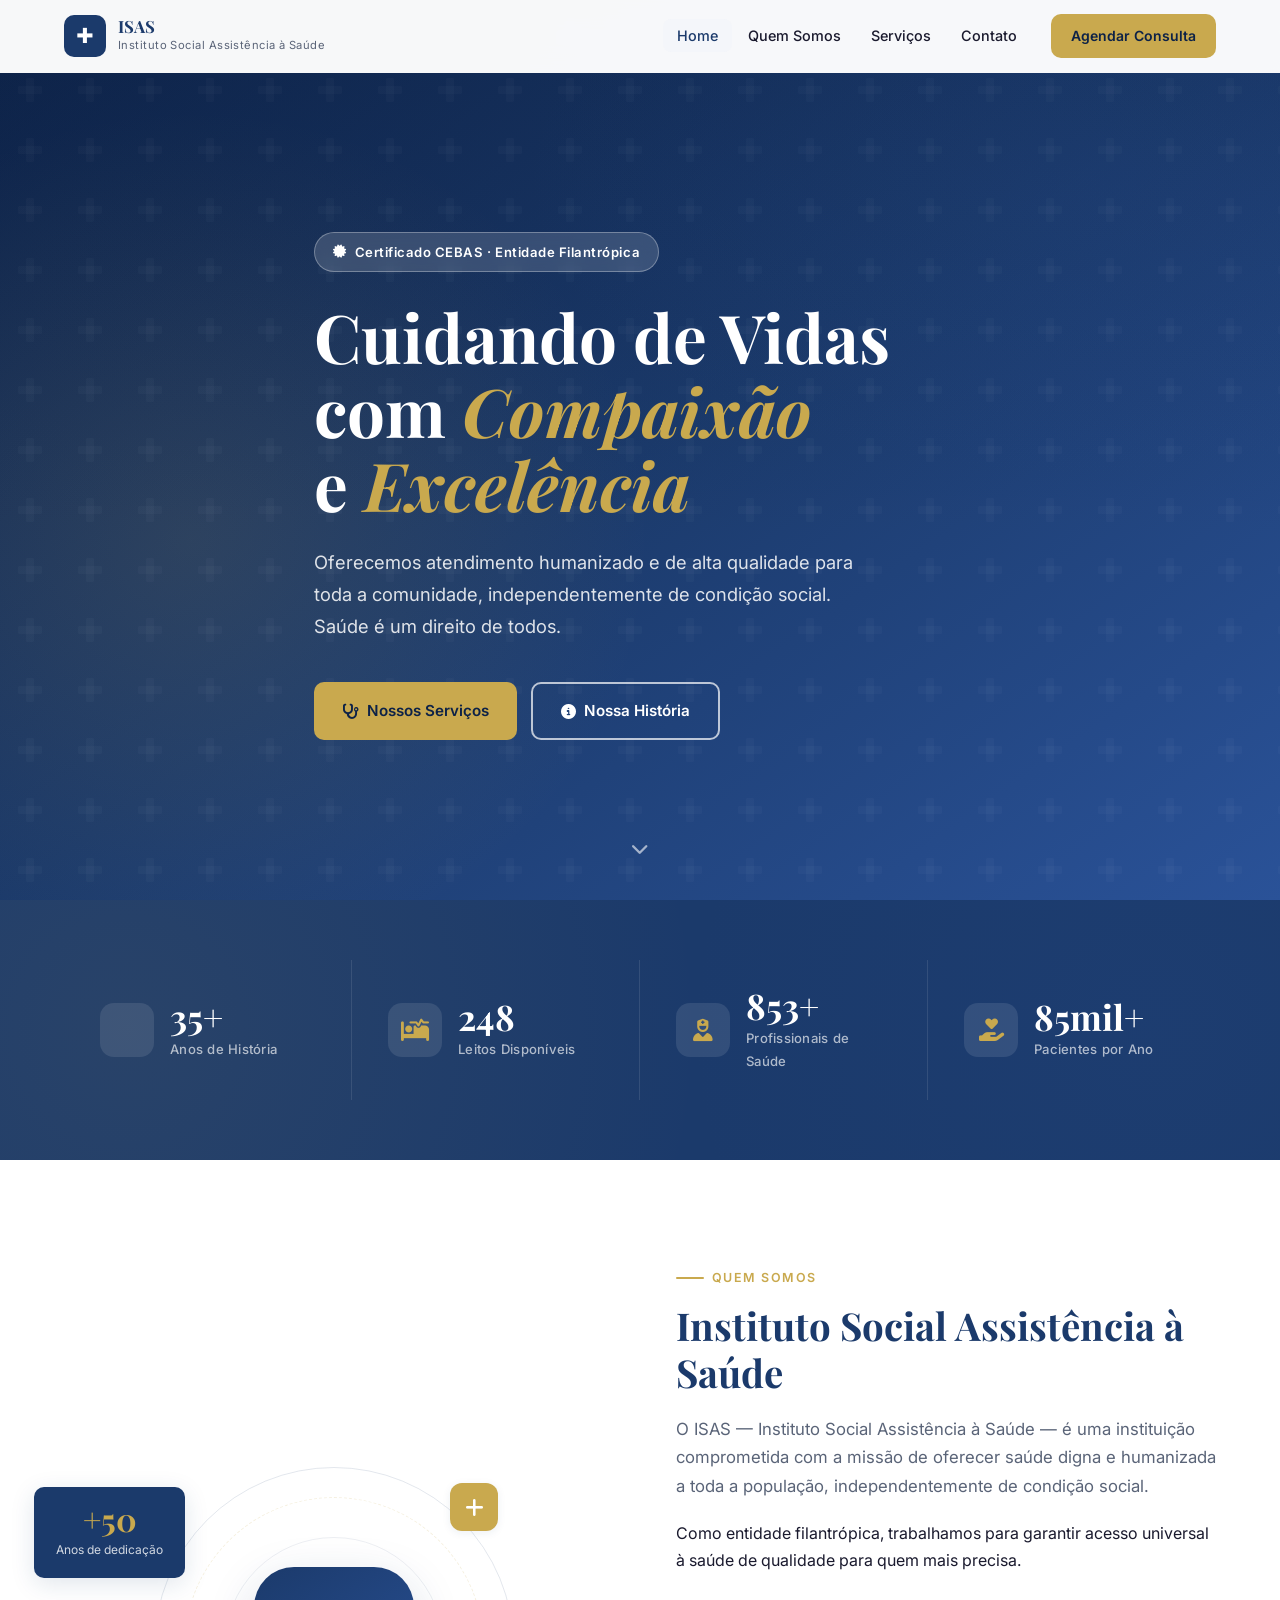
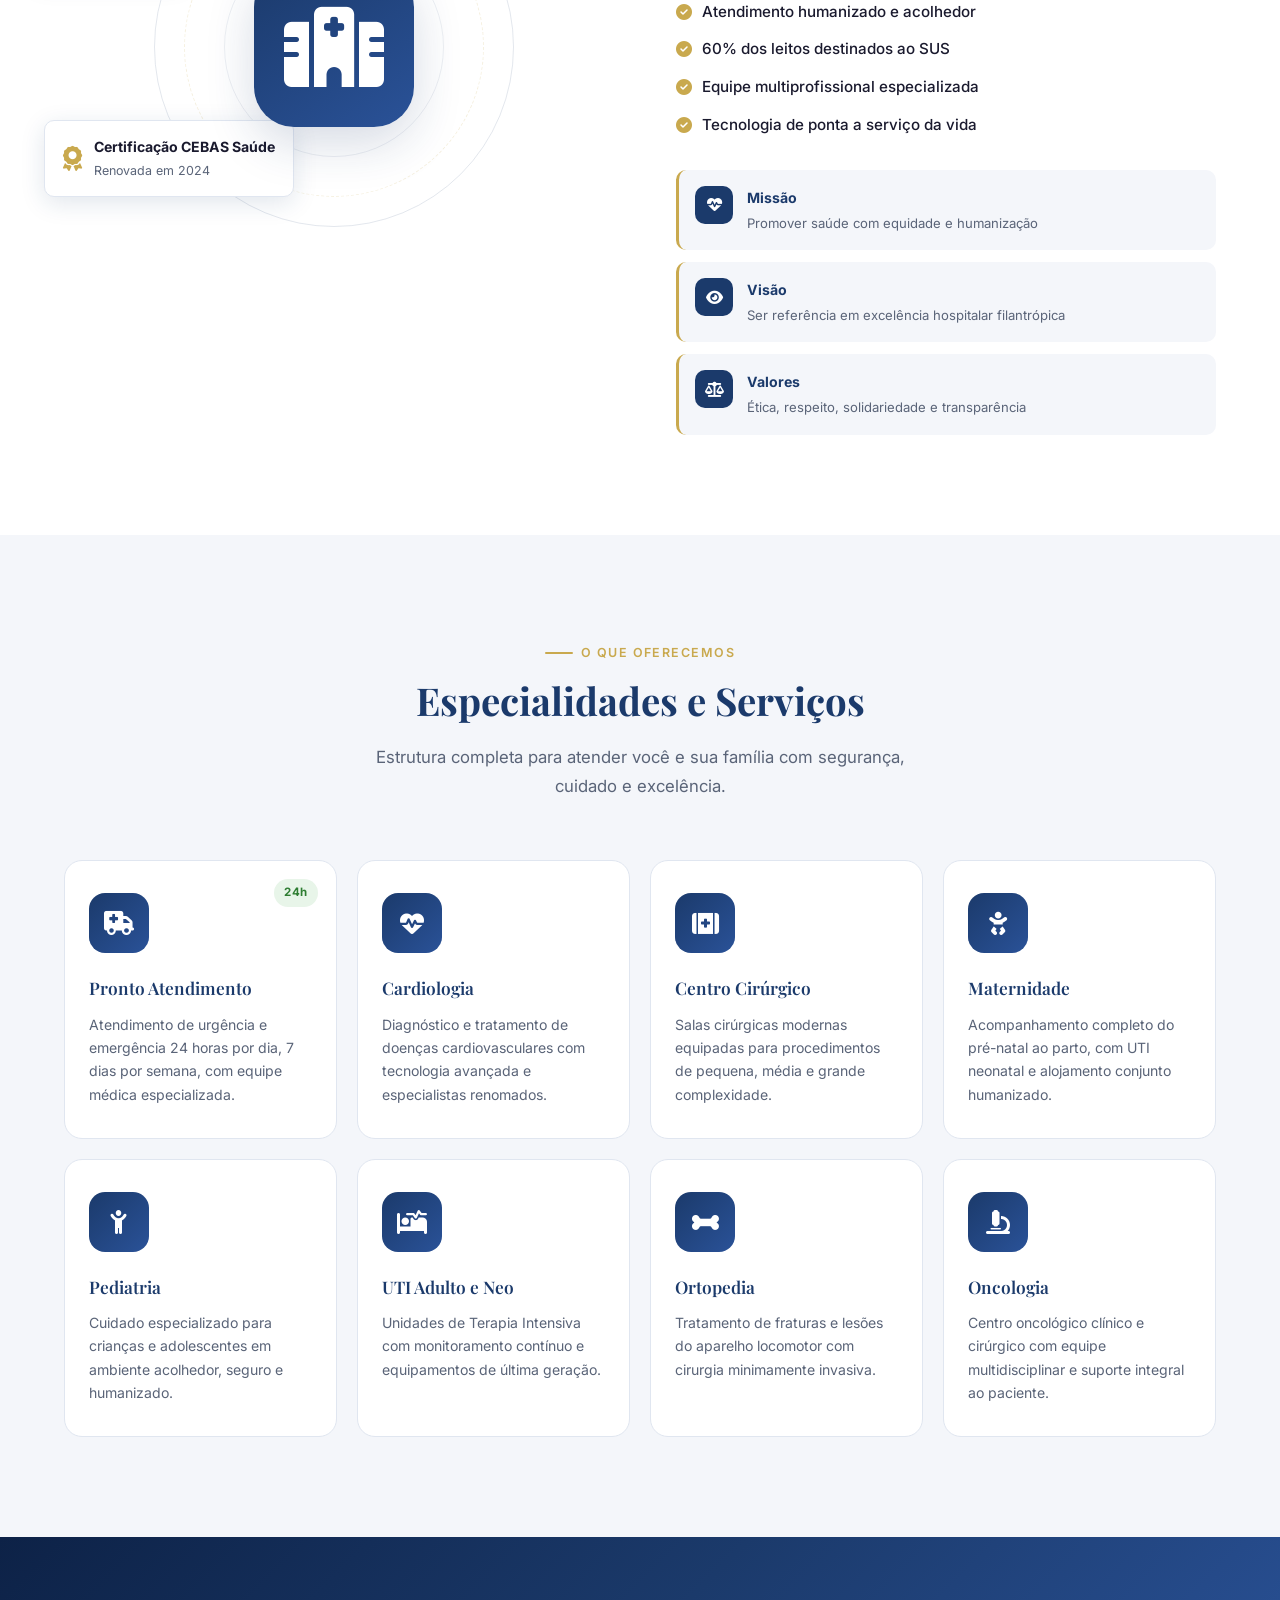
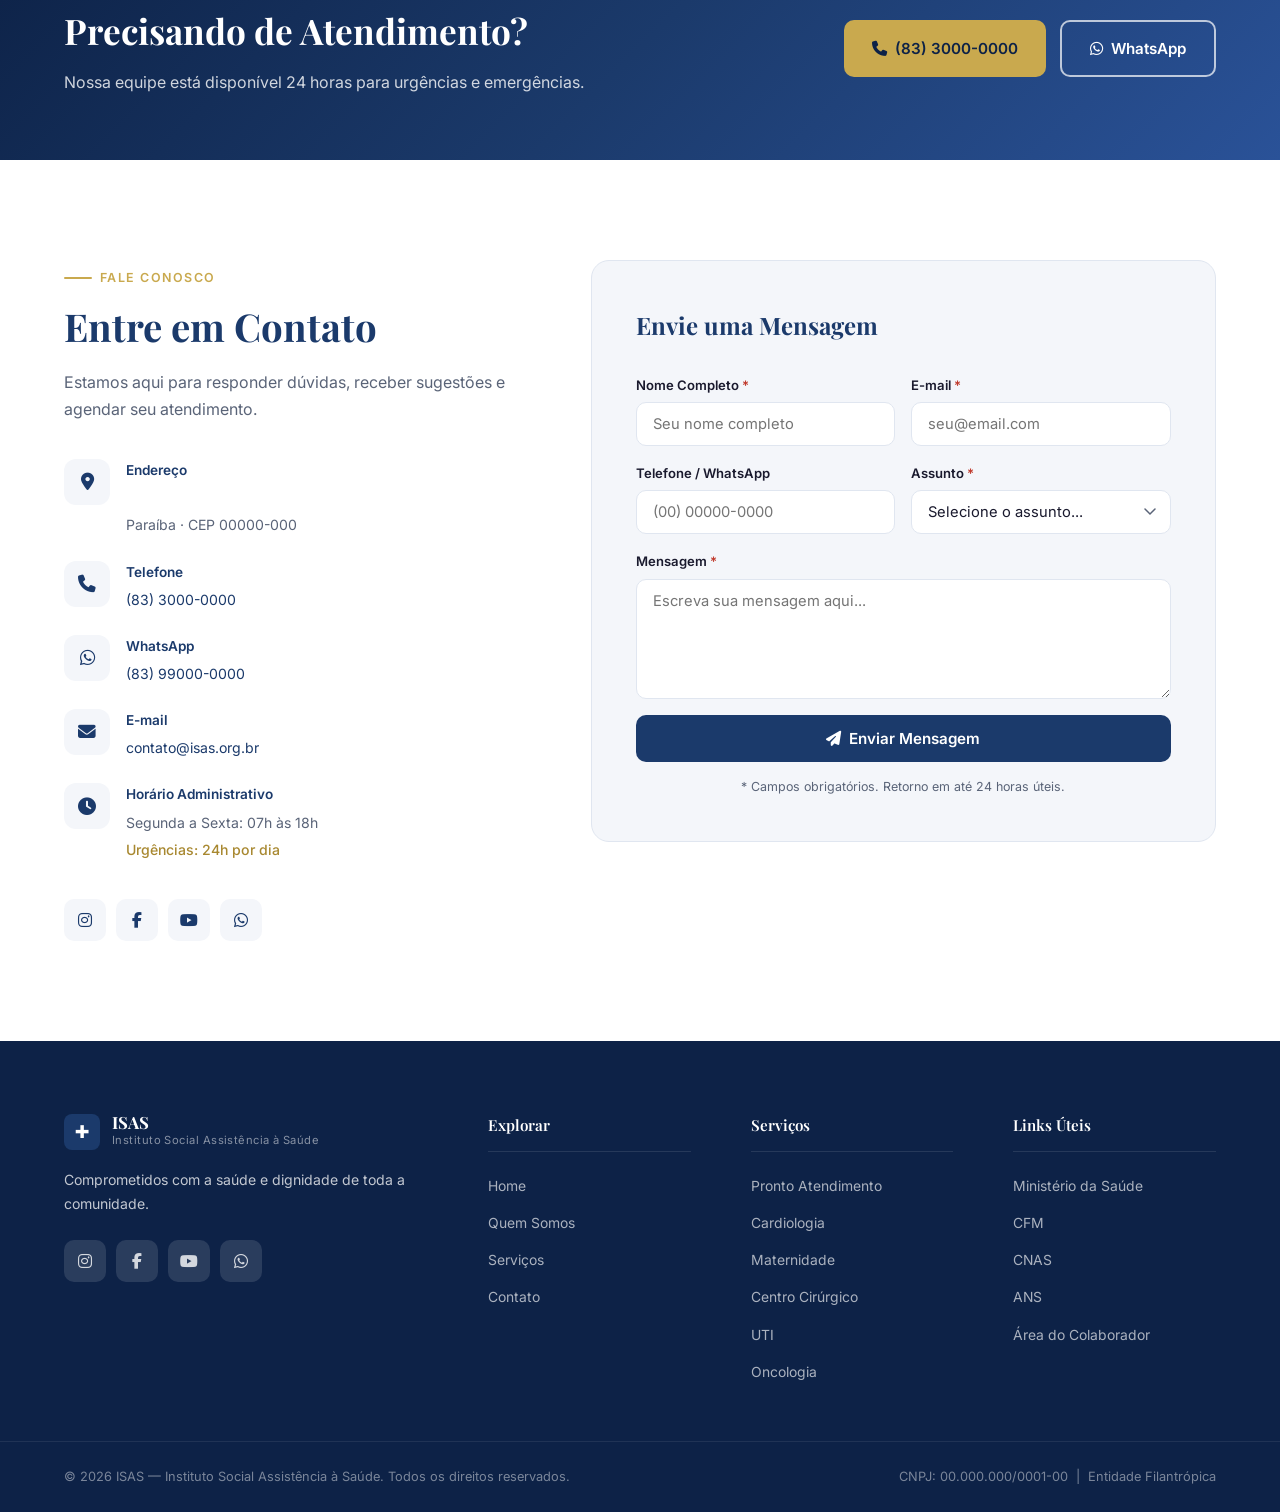
==== index.html @ 0f7d4c5e "ISAS — site institucional rascunho inicial" ====
<!DOCTYPE html>
<html lang="pt-BR">
<head>
  <meta charset="UTF-8">
  <meta name="viewport" content="width=device-width, initial-scale=1.0">
  <meta name="description" content="ISAS — Instituto Social Assistência à Saúde. Cuidando de vidas com compaixão e excelência.">
  <title>ISAS — Instituto Social Assistência à Saúde</title>
  <link rel="preconnect" href="https://fonts.googleapis.com">
  <link rel="preconnect" href="https://fonts.gstatic.com" crossorigin>
  <link href="https://fonts.googleapis.com/css2?family=Playfair+Display:ital,wght@0,400;0,600;0,700;1,400&family=Inter:wght@300;400;500;600&display=swap" rel="stylesheet">
  <link rel="stylesheet" href="https://cdnjs.cloudflare.com/ajax/libs/font-awesome/6.5.0/css/all.min.css">
  <link rel="stylesheet" href="css/style.css">
</head>
<body>

  <!-- Skip link para navegação por teclado -->
  <a class="skip-link" href="#conteudo-principal">Pular para o conteúdo principal</a>

  <!-- ════════════════ NAVBAR ════════════════ -->
  <header class="nav" id="nav">
    <div class="container nav__inner">
      <a href="#home" class="nav__logo">
        <div class="logo-cross">✚</div>
        <div class="logo-text">
          <span class="logo-name">ISAS</span>
          <span class="logo-sub">Instituto Social Assistência à Saúde</span>
        </div>
      </a>

      <button class="nav__toggle" id="navToggle" aria-label="Abrir menu" aria-expanded="false" aria-controls="navMenu">
        <span></span><span></span><span></span>
      </button>

      <nav class="nav__menu" id="navMenu" aria-label="Menu principal">
        <ul class="nav__links">
          <li><a href="#home"     class="nav__link">Home</a></li>
          <li><a href="#sobre"    class="nav__link">Quem Somos</a></li>
          <li><a href="#servicos" class="nav__link">Serviços</a></li>
          <li><a href="#contato"  class="nav__link">Contato</a></li>
        </ul>
        <a href="#contato" class="btn btn--gold btn--sm nav__cta">Agendar Consulta</a>
      </nav>
    </div>
  </header>

  <main id="conteudo-principal">

  <!-- ════════════════ HERO ════════════════ -->
  <section class="hero" id="home">
    <div class="hero__bg"></div>
    <div class="hero__overlay"></div>
    <div class="container hero__content">
      <span class="badge badge--light">
        <i class="fa-solid fa-certificate" aria-hidden="true"></i>
        Certificado CEBAS · Entidade Filantrópica
      </span>
      <h1 class="hero__title">
        Cuidando de Vidas<br>com <em>Compaixão</em><br>e <em>Excelência</em>
      </h1>
      <p class="hero__sub">
        Oferecemos atendimento humanizado e de alta qualidade para toda a comunidade,
        independentemente de condição social. Saúde é um direito de todos.
      </p>
      <div class="hero__cta">
        <a href="#servicos" class="btn btn--gold">
          <i class="fa-solid fa-stethoscope" aria-hidden="true"></i> Nossos Serviços
        </a>
        <a href="#sobre" class="btn btn--outline-white">
          <i class="fa-solid fa-circle-info" aria-hidden="true"></i> Nossa História
        </a>
      </div>
    </div>
    <a href="#stats" class="hero__scroll" aria-label="Rolar para baixo">
      <i class="fa-solid fa-chevron-down" aria-hidden="true"></i>
    </a>
  </section>

  <!-- ════════════════ ESTATÍSTICAS ════════════════ -->
  <section class="stats" id="stats">
    <div class="container stats__grid">
      <div class="stat" data-aos>
        <div class="stat__icon"><i class="fa-solid fa-calendar-heart"></i></div>
        <div class="stat__body">
          <p class="stat__num"><span class="counter" data-target="50">0</span>+</p>
          <p class="stat__label">Anos de História</p>
        </div>
      </div>
      <div class="stat" data-aos>
        <div class="stat__icon"><i class="fa-solid fa-bed-pulse"></i></div>
        <div class="stat__body">
          <p class="stat__num"><span class="counter" data-target="350">0</span></p>
          <p class="stat__label">Leitos Disponíveis</p>
        </div>
      </div>
      <div class="stat" data-aos>
        <div class="stat__icon"><i class="fa-solid fa-user-nurse"></i></div>
        <div class="stat__body">
          <p class="stat__num"><span class="counter" data-target="1200">0</span>+</p>
          <p class="stat__label">Profissionais de Saúde</p>
        </div>
      </div>
      <div class="stat" data-aos>
        <div class="stat__icon"><i class="fa-solid fa-hand-holding-heart"></i></div>
        <div class="stat__body">
          <p class="stat__num"><span class="counter" data-target="120">0</span>mil+</p>
          <p class="stat__label">Pacientes por Ano</p>
        </div>
      </div>
    </div>
  </section>

  <!-- ════════════════ QUEM SOMOS ════════════════ -->
  <section class="sobre" id="sobre">
    <div class="container sobre__inner">

      <div class="sobre__visual">
        <div class="hospital-art">
          <div class="hospital-art__cross"><i class="fa-solid fa-plus"></i></div>
          <div class="hospital-art__ring ring-1"></div>
          <div class="hospital-art__ring ring-2"></div>
          <div class="hospital-art__ring ring-3"></div>
          <div class="hospital-art__icon"><i class="fa-solid fa-hospital"></i></div>
        </div>
        <div class="sobre__cert">
          <i class="fa-solid fa-award"></i>
          <div>
            <strong>Certificação CEBAS Saúde</strong>
            <span>Renovada em 2024</span>
          </div>
        </div>
        <div class="sobre__anos">
          <strong>+50</strong>
          <span>Anos de dedicação</span>
        </div>
      </div>

      <div class="sobre__content">
        <span class="section-tag">Quem Somos</span>
        <h2 class="section-title">Instituto Social Assistência à Saúde</h2>
        <p class="sobre__lead">
          O ISAS — Instituto Social Assistência à Saúde — é uma instituição comprometida com
          a missão de oferecer saúde digna e humanizada a toda a população, independentemente
          de condição social.
        </p>
        <p>
          <!-- A ser preenchido com informações institucionais reais -->
          Como entidade filantrópica, trabalhamos para garantir acesso universal à saúde de qualidade
          para quem mais precisa.
        </p>

        <ul class="check-list">
          <li><i class="fa-solid fa-circle-check" aria-hidden="true"></i> Atendimento humanizado e acolhedor</li>
          <li><i class="fa-solid fa-circle-check" aria-hidden="true"></i> 60% dos leitos destinados ao SUS</li>
          <li><i class="fa-solid fa-circle-check" aria-hidden="true"></i> Equipe multiprofissional especializada</li>
          <li><i class="fa-solid fa-circle-check" aria-hidden="true"></i> Tecnologia de ponta a serviço da vida</li>
        </ul>

        <div class="pilares">
          <div class="pilar">
            <div class="pilar__icon"><i class="fa-solid fa-heart-pulse"></i></div>
            <div>
              <strong>Missão</strong>
              <p>Promover saúde com equidade e humanização</p>
            </div>
          </div>
          <div class="pilar">
            <div class="pilar__icon"><i class="fa-solid fa-eye"></i></div>
            <div>
              <strong>Visão</strong>
              <p>Ser referência em excelência hospitalar filantrópica</p>
            </div>
          </div>
          <div class="pilar">
            <div class="pilar__icon"><i class="fa-solid fa-scale-balanced"></i></div>
            <div>
              <strong>Valores</strong>
              <p>Ética, respeito, solidariedade e transparência</p>
            </div>
          </div>
        </div>
      </div>

    </div>
  </section>

  <!-- ════════════════ SERVIÇOS ════════════════ -->
  <section class="servicos" id="servicos">
    <div class="container">
      <div class="section-header">
        <span class="section-tag">O Que Oferecemos</span>
        <h2 class="section-title">Especialidades e Serviços</h2>
        <p class="section-desc">
          Estrutura completa para atender você e sua família com segurança, cuidado e excelência.
        </p>
      </div>

      <div class="servicos__grid">
        <div class="servico-card">
          <div class="servico-card__icon">
            <i class="fa-solid fa-truck-medical"></i>
          </div>
          <h3>Pronto Atendimento</h3>
          <p>Atendimento de urgência e emergência 24 horas por dia, 7 dias por semana, com equipe médica especializada.</p>
          <span class="servico-card__tag">24h</span>
        </div>
        <div class="servico-card">
          <div class="servico-card__icon">
            <i class="fa-solid fa-heart-pulse"></i>
          </div>
          <h3>Cardiologia</h3>
          <p>Diagnóstico e tratamento de doenças cardiovasculares com tecnologia avançada e especialistas renomados.</p>
        </div>
        <div class="servico-card">
          <div class="servico-card__icon">
            <i class="fa-solid fa-kit-medical"></i>
          </div>
          <h3>Centro Cirúrgico</h3>
          <p>Salas cirúrgicas modernas equipadas para procedimentos de pequena, média e grande complexidade.</p>
        </div>
        <div class="servico-card">
          <div class="servico-card__icon">
            <i class="fa-solid fa-baby"></i>
          </div>
          <h3>Maternidade</h3>
          <p>Acompanhamento completo do pré-natal ao parto, com UTI neonatal e alojamento conjunto humanizado.</p>
        </div>
        <div class="servico-card">
          <div class="servico-card__icon">
            <i class="fa-solid fa-child-reaching"></i>
          </div>
          <h3>Pediatria</h3>
          <p>Cuidado especializado para crianças e adolescentes em ambiente acolhedor, seguro e humanizado.</p>
        </div>
        <div class="servico-card">
          <div class="servico-card__icon">
            <i class="fa-solid fa-bed-pulse"></i>
          </div>
          <h3>UTI Adulto e Neo</h3>
          <p>Unidades de Terapia Intensiva com monitoramento contínuo e equipamentos de última geração.</p>
        </div>
        <div class="servico-card">
          <div class="servico-card__icon">
            <i class="fa-solid fa-bone"></i>
          </div>
          <h3>Ortopedia</h3>
          <p>Tratamento de fraturas e lesões do aparelho locomotor com cirurgia minimamente invasiva.</p>
        </div>
        <div class="servico-card">
          <div class="servico-card__icon">
            <i class="fa-solid fa-microscope"></i>
          </div>
          <h3>Oncologia</h3>
          <p>Centro oncológico clínico e cirúrgico com equipe multidisciplinar e suporte integral ao paciente.</p>
        </div>
      </div>
    </div>
  </section>

  <!-- ════════════════ FAIXA CTA ════════════════ -->
  <section class="cta-band">
    <div class="container cta-band__inner">
      <div class="cta-band__text">
        <h2>Precisando de Atendimento?</h2>
        <p>Nossa equipe está disponível 24 horas para urgências e emergências.</p>
      </div>
      <div class="cta-band__btns">
        <a href="tel:+558330000000" class="btn btn--gold">
          <i class="fa-solid fa-phone" aria-hidden="true"></i> (83) 3000-0000
        </a>
        <a href="https://wa.me/5583900000000" class="btn btn--outline-white" target="_blank" rel="noopener noreferrer">
          <i class="fa-brands fa-whatsapp" aria-hidden="true"></i> WhatsApp
        </a>
      </div>
    </div>
  </section>

  <!-- ════════════════ CONTATO ════════════════ -->
  <section class="contato" id="contato">
    <div class="container contato__inner">

      <div class="contato__info">
        <span class="section-tag">Fale Conosco</span>
        <h2 class="section-title">Entre em Contato</h2>
        <p>Estamos aqui para responder dúvidas, receber sugestões e agendar seu atendimento.</p>

        <ul class="contato__list">
          <li>
            <div class="contato__icon-wrap"><i class="fa-solid fa-location-dot"></i></div>
            <div>
              <strong>Endereço</strong>
              <span><!-- Endereço a confirmar --><br>Paraíba · CEP 00000-000</span>
            </div>
          </li>
          <li>
            <div class="contato__icon-wrap"><i class="fa-solid fa-phone"></i></div>
            <div>
              <strong>Telefone</strong>
              <span><a href="tel:+558330000000">(83) 3000-0000</a></span>
            </div>
          </li>
          <li>
            <div class="contato__icon-wrap"><i class="fa-brands fa-whatsapp"></i></div>
            <div>
              <strong>WhatsApp</strong>
              <span><a href="https://wa.me/5583900000000" target="_blank" rel="noopener">(83) 99000-0000</a></span>
            </div>
          </li>
          <li>
            <div class="contato__icon-wrap"><i class="fa-solid fa-envelope"></i></div>
            <div>
              <strong>E-mail</strong>
              <span><a href="mailto:contato@isas.org.br">contato@isas.org.br</a></span>
            </div>
          </li>
          <li>
            <div class="contato__icon-wrap"><i class="fa-solid fa-clock"></i></div>
            <div>
              <strong>Horário Administrativo</strong>
              <span>Segunda a Sexta: 07h às 18h<br><em>Urgências: 24h por dia</em></span>
            </div>
          </li>
        </ul>

        <div class="social-bar">
          <a href="#" class="social-btn" aria-label="Instagram"><i class="fa-brands fa-instagram"></i></a>
          <a href="#" class="social-btn" aria-label="Facebook"><i class="fa-brands fa-facebook-f"></i></a>
          <a href="#" class="social-btn" aria-label="YouTube"><i class="fa-brands fa-youtube"></i></a>
          <a href="https://wa.me/5583900000000" class="social-btn" aria-label="WhatsApp" target="_blank" rel="noopener"><i class="fa-brands fa-whatsapp"></i></a>
        </div>
      </div>

      <div class="contato__form-wrap">
        <form class="contato__form" id="contactForm" novalidate>
          <h3>Envie uma Mensagem</h3>
          <div class="form-row">
            <div class="form-group">
              <label for="nome">Nome Completo <span aria-hidden="true">*</span></label>
              <input type="text" id="nome" name="nome" placeholder="Seu nome completo" required autocomplete="name">
            </div>
            <div class="form-group">
              <label for="email">E-mail <span aria-hidden="true">*</span></label>
              <input type="email" id="email" name="email" placeholder="seu@email.com" required autocomplete="email">
            </div>
          </div>
          <div class="form-row">
            <div class="form-group">
              <label for="telefone">Telefone / WhatsApp</label>
              <input type="tel" id="telefone" name="telefone" placeholder="(00) 00000-0000" autocomplete="tel">
            </div>
            <div class="form-group">
              <label for="assunto">Assunto <span aria-hidden="true">*</span></label>
              <select id="assunto" name="assunto" required>
                <option value="">Selecione o assunto...</option>
                <option>Agendamento de Consulta</option>
                <option>Informações sobre Serviços</option>
                <option>Trabalhe Conosco</option>
                <option>Elogio</option>
                <option>Reclamação / Sugestão</option>
                <option>Doações</option>
                <option>Outro</option>
              </select>
            </div>
          </div>
          <div class="form-group">
            <label for="mensagem">Mensagem <span aria-hidden="true">*</span></label>
            <textarea id="mensagem" name="mensagem" rows="5" placeholder="Escreva sua mensagem aqui..." required></textarea>
          </div>
          <button type="submit" class="btn btn--primary btn--full">
            <i class="fa-solid fa-paper-plane" aria-hidden="true"></i> Enviar Mensagem
          </button>
          <p class="form-note"><span aria-hidden="true">*</span> Campos obrigatórios. Retorno em até 24 horas úteis.</p>
        </form>

        <div class="form-success" id="formSuccess" hidden role="status" aria-live="polite" aria-atomic="true">
          <div class="form-success__icon"><i class="fa-solid fa-circle-check" aria-hidden="true"></i></div>
          <h3>Mensagem Enviada com Sucesso!</h3>
          <p>Obrigado pelo contato. Nossa equipe retornará em breve pelo canal informado.</p>
          <button class="btn btn--outline-primary" id="formReset">Enviar outra mensagem</button>
        </div>
      </div>

    </div>
  </section>

  </main><!-- /conteudo-principal -->

  <!-- ════════════════ FOOTER ════════════════ -->
  <footer class="footer">
    <div class="container footer__inner">
      <div class="footer__brand">
        <div class="nav__logo">
          <div class="logo-cross logo-cross--sm">✚</div>
          <div class="logo-text">
            <span class="logo-name">ISAS</span>
            <span class="logo-sub">Instituto Social Assistência à Saúde</span>
          </div>
        </div>
        <p>Comprometidos com a saúde e dignidade de toda a comunidade.</p>
        <div class="social-bar social-bar--sm">
          <a href="#" class="social-btn" aria-label="Instagram"><i class="fa-brands fa-instagram"></i></a>
          <a href="#" class="social-btn" aria-label="Facebook"><i class="fa-brands fa-facebook-f"></i></a>
          <a href="#" class="social-btn" aria-label="YouTube"><i class="fa-brands fa-youtube"></i></a>
          <a href="https://wa.me/5583900000000" class="social-btn" aria-label="WhatsApp" target="_blank" rel="noopener"><i class="fa-brands fa-whatsapp"></i></a>
        </div>
      </div>

      <div class="footer__col">
        <h4>Explorar</h4>
        <ul>
          <li><a href="#home">Home</a></li>
          <li><a href="#sobre">Quem Somos</a></li>
          <li><a href="#servicos">Serviços</a></li>
          <li><a href="#contato">Contato</a></li>
        </ul>
      </div>

      <div class="footer__col">
        <h4>Serviços</h4>
        <ul>
          <li><a href="#servicos">Pronto Atendimento</a></li>
          <li><a href="#servicos">Cardiologia</a></li>
          <li><a href="#servicos">Maternidade</a></li>
          <li><a href="#servicos">Centro Cirúrgico</a></li>
          <li><a href="#servicos">UTI</a></li>
          <li><a href="#servicos">Oncologia</a></li>
        </ul>
      </div>

      <div class="footer__col">
        <h4>Links Úteis</h4>
        <ul>
          <li><a href="https://www.gov.br/saude" target="_blank" rel="noopener">Ministério da Saúde</a></li>
          <li><a href="https://www.cfm.org.br" target="_blank" rel="noopener">CFM</a></li>
          <li><a href="https://www.cnas.mds.gov.br" target="_blank" rel="noopener">CNAS</a></li>
          <li><a href="https://www.ans.gov.br" target="_blank" rel="noopener">ANS</a></li>
          <li><a href="#">Área do Colaborador</a></li>
        </ul>
      </div>
    </div>

    <div class="footer__bottom">
      <div class="container footer__bottom-inner">
        <p>&copy; 2026 ISAS — Instituto Social Assistência à Saúde. Todos os direitos reservados.</p>
        <p>CNPJ: 00.000.000/0001-00 &nbsp;|&nbsp; Entidade Filantrópica</p>
      </div>
    </div>
  </footer>

  <script src="js/main.js"></script>
</body>
</html>
---- css/style.css ----
/* ═══════════════════════════════════════════════
   HOSPITAL FILANTRÓPICO SANTA CRUZ — STYLESHEET
   ═══════════════════════════════════════════════ */

/* ─── VARIÁVEIS ─── */
:root {
  --primary:     #1B3A6B;
  --primary-dk:  #0D2247;
  --primary-lt:  #2a5298;
  --gold:        #C9A94E;
  --gold-dk:     #a88830;
  --white:       #FFFFFF;
  --text:        #1A1A2E;
  --text-muted:  #5a6478;
  --bg-light:    #F4F6FA;
  --border:      #E0E6F0;
  --radius:      10px;
  --radius-lg:   18px;
  --shadow-sm:   0 2px 8px rgba(27,58,107,.08);
  --shadow-md:   0 6px 24px rgba(27,58,107,.13);
  --shadow-lg:   0 16px 48px rgba(27,58,107,.18);
  --transition:  .3s cubic-bezier(.4,0,.2,1);
  --font-head:   'Playfair Display', Georgia, serif;
  --font-body:   'Inter', system-ui, sans-serif;
}

/* ─── RESET ─── */
*, *::before, *::after { box-sizing: border-box; margin: 0; padding: 0; }
html { scroll-behavior: smooth; font-size: 16px; }
body {
  font-family: var(--font-body);
  color: var(--text);
  background: var(--white);
  line-height: 1.7;
  -webkit-font-smoothing: antialiased;
}
img, svg { display: block; max-width: 100%; }
a { color: inherit; text-decoration: none; }
ul { list-style: none; }
button { cursor: pointer; font-family: inherit; border: none; background: none; }
input, select, textarea { font-family: inherit; }

/* ─── ACESSIBILIDADE ─── */
/* Skip link — visível apenas ao receber foco por teclado */
.skip-link {
  position: fixed;
  top: -100%;
  left: 16px;
  z-index: 9999;
  padding: 12px 22px;
  background: var(--primary);
  color: var(--white);
  font-weight: 600;
  font-size: .95rem;
  border-radius: 0 0 var(--radius) var(--radius);
  text-decoration: underline;
  transition: top .15s ease;
}
.skip-link:focus { top: 0; outline: 3px solid var(--gold); outline-offset: 2px; }

/* Foco visível por teclado — não atrapalha mouse */
:focus { outline: none; }
:focus-visible {
  outline: 3px solid var(--gold);
  outline-offset: 3px;
  border-radius: 4px;
}
/* Campos de formulário já têm box-shadow de foco */
input:focus-visible, select:focus-visible, textarea:focus-visible {
  outline: none;
  border-color: var(--primary);
  box-shadow: 0 0 0 3px rgba(27,58,107,.18);
}

/* Movimento reduzido — respeita preferência do sistema */
@media (prefers-reduced-motion: reduce) {
  *, *::before, *::after {
    animation-duration: .01ms !important;
    animation-iteration-count: 1 !important;
    transition-duration: .01ms !important;
  }
  html { scroll-behavior: auto; }
}

/* Alto contraste (Windows/macOS forced-colors) */
@media (forced-colors: active) {
  .btn, .social-btn, .nav__link, .servico-card {
    border: 1px solid ButtonText;
    forced-color-adjust: none;
  }
  .logo-cross, .stat__icon, .pilar__icon, .servico-card__icon { forced-color-adjust: none; }
}

/* ─── CONTAINER ─── */
.container {
  width: 100%;
  max-width: 1200px;
  margin-inline: auto;
  padding-inline: 24px;
}

/* ─── TIPOGRAFIA BASE ─── */
.section-tag {
  display: inline-flex;
  align-items: center;
  gap: 8px;
  font-size: .78rem;
  font-weight: 600;
  letter-spacing: .12em;
  text-transform: uppercase;
  color: var(--gold);
  margin-bottom: 14px;
}
.section-tag::before {
  content: '';
  display: inline-block;
  width: 28px; height: 2px;
  background: var(--gold);
  border-radius: 2px;
}
.section-title {
  font-family: var(--font-head);
  font-size: clamp(1.75rem, 3vw, 2.6rem);
  font-weight: 700;
  line-height: 1.2;
  color: var(--primary);
  margin-bottom: 20px;
}
.section-desc {
  font-size: 1.05rem;
  color: var(--text-muted);
  max-width: 560px;
  margin-inline: auto;
}
.section-header {
  text-align: center;
  margin-bottom: 60px;
}

/* ─── BOTÕES ─── */
.btn {
  display: inline-flex;
  align-items: center;
  gap: 8px;
  padding: 14px 28px;
  border-radius: var(--radius);
  font-size: .95rem;
  font-weight: 600;
  transition: var(--transition);
  white-space: nowrap;
}
.btn--gold {
  background: var(--gold);
  color: var(--primary-dk);
}
.btn--gold:hover {
  background: var(--gold-dk);
  transform: translateY(-2px);
  box-shadow: 0 8px 24px rgba(201,169,78,.35);
}
.btn--primary {
  background: var(--primary);
  color: var(--white);
}
.btn--primary:hover {
  background: var(--primary-dk);
  transform: translateY(-2px);
  box-shadow: 0 8px 24px rgba(27,58,107,.3);
}
.btn--outline-white {
  border: 2px solid rgba(255,255,255,.7);
  color: var(--white);
  background: transparent;
}
.btn--outline-white:hover {
  background: rgba(255,255,255,.12);
  border-color: var(--white);
  transform: translateY(-2px);
}
.btn--outline-primary {
  border: 2px solid var(--primary);
  color: var(--primary);
  background: transparent;
}
.btn--outline-primary:hover { background: var(--primary); color: var(--white); }
.btn--sm { padding: 10px 20px; font-size: .875rem; }
.btn--full { width: 100%; justify-content: center; }

/* ─── BADGE ─── */
.badge {
  display: inline-flex;
  align-items: center;
  gap: 8px;
  padding: 8px 18px;
  border-radius: 50px;
  font-size: .82rem;
  font-weight: 600;
  letter-spacing: .04em;
}
.badge--light {
  background: rgba(255,255,255,.15);
  color: var(--white);
  border: 1px solid rgba(255,255,255,.3);
  backdrop-filter: blur(8px);
}

/* ════════════════════════════════════
   NAVBAR
════════════════════════════════════ */
.nav {
  position: fixed;
  top: 0; left: 0; right: 0;
  z-index: 1000;
  background: rgba(255,255,255,.97);
  backdrop-filter: blur(12px);
  -webkit-backdrop-filter: blur(12px);
  border-bottom: 1px solid transparent;
  transition: var(--transition);
}
.nav.scrolled {
  border-bottom-color: var(--border);
  box-shadow: var(--shadow-md);
}
.nav__inner {
  display: flex;
  align-items: center;
  justify-content: space-between;
  height: 72px;
  gap: 32px;
}
.nav__logo {
  display: flex;
  align-items: center;
  gap: 12px;
  flex-shrink: 0;
}
.logo-cross {
  width: 42px; height: 42px;
  background: var(--primary);
  color: var(--white);
  border-radius: 10px;
  display: flex;
  align-items: center;
  justify-content: center;
  font-size: 1.3rem;
  font-weight: 700;
  flex-shrink: 0;
}
.logo-cross--sm { width: 36px; height: 36px; font-size: 1.1rem; border-radius: 8px; }
.logo-name {
  display: block;
  font-family: var(--font-head);
  font-size: 1.05rem;
  font-weight: 700;
  color: var(--primary);
  line-height: 1.1;
}
.logo-sub {
  display: block;
  font-size: .7rem;
  color: var(--text-muted);
  letter-spacing: .04em;
}
.nav__menu {
  display: flex;
  align-items: center;
  gap: 4px;
  margin-left: auto;
}
.nav__links {
  display: flex;
  align-items: center;
  gap: 2px;
  margin-right: 16px;
}
.nav__link {
  padding: 8px 14px;
  border-radius: 8px;
  font-size: .9rem;
  font-weight: 500;
  color: var(--text);
  transition: var(--transition);
}
.nav__link:hover, .nav__link.active {
  color: var(--primary);
  background: var(--bg-light);
}
.nav__toggle {
  display: none;
  flex-direction: column;
  gap: 5px;
  width: 36px; height: 36px;
  padding: 6px;
  border-radius: 8px;
  transition: var(--transition);
}
.nav__toggle span {
  display: block;
  height: 2px;
  background: var(--primary);
  border-radius: 2px;
  transition: var(--transition);
  transform-origin: center;
}
.nav__toggle.open span:nth-child(1) { transform: translateY(7px) rotate(45deg); }
.nav__toggle.open span:nth-child(2) { opacity: 0; transform: scaleX(0); }
.nav__toggle.open span:nth-child(3) { transform: translateY(-7px) rotate(-45deg); }

/* ════════════════════════════════════
   HERO
════════════════════════════════════ */
.hero {
  position: relative;
  min-height: 100vh;
  display: flex;
  align-items: center;
  padding-top: 72px;
  overflow: hidden;
}
.hero__bg {
  position: absolute;
  inset: 0;
  background:
    radial-gradient(ellipse 60% 80% at 15% 60%, rgba(201,169,78,.12) 0%, transparent 60%),
    radial-gradient(ellipse 80% 60% at 85% 20%, rgba(42,82,152,.15) 0%, transparent 55%),
    linear-gradient(145deg, var(--primary-dk) 0%, var(--primary) 50%, var(--primary-lt) 100%);
}
.hero__bg::after {
  content: '';
  position: absolute;
  inset: 0;
  background-image:
    url("data:image/svg+xml,%3Csvg width='60' height='60' viewBox='0 0 60 60' xmlns='http://www.w3.org/2000/svg'%3E%3Cg fill='none'%3E%3Crect x='26' y='18' width='8' height='24' rx='2' fill='rgba(255,255,255,0.025)'/%3E%3Crect x='18' y='26' width='24' height='8' rx='2' fill='rgba(255,255,255,0.025)'/%3E%3C/g%3E%3C/svg%3E");
  background-size: 60px 60px;
}
.hero__overlay {
  position: absolute;
  inset: 0;
  background: linear-gradient(to bottom, rgba(13,34,71,.2) 0%, transparent 60%);
}
.hero__content {
  position: relative;
  z-index: 1;
  padding-block: 80px;
  max-width: 700px;
}
.hero__content .badge { margin-bottom: 28px; }
.hero__title {
  font-family: var(--font-head);
  font-size: clamp(2.4rem, 5.5vw, 4.2rem);
  font-weight: 700;
  line-height: 1.1;
  color: var(--white);
  margin-bottom: 24px;
}
.hero__title em {
  font-style: italic;
  color: var(--gold);
}
.hero__sub {
  font-size: clamp(1rem, 1.5vw, 1.15rem);
  color: rgba(255,255,255,.85);
  max-width: 560px;
  margin-bottom: 40px;
  line-height: 1.75;
}
.hero__cta {
  display: flex;
  flex-wrap: wrap;
  gap: 14px;
}
.hero__scroll {
  position: absolute;
  bottom: 36px;
  left: 50%;
  transform: translateX(-50%);
  z-index: 1;
  color: rgba(255,255,255,.6);
  font-size: 1.1rem;
  animation: bounce 2s ease infinite;
  transition: color var(--transition);
}
.hero__scroll:hover { color: var(--gold); }
@keyframes bounce {
  0%, 100% { transform: translateX(-50%) translateY(0); }
  50%       { transform: translateX(-50%) translateY(8px); }
}

/* ════════════════════════════════════
   ESTATÍSTICAS
════════════════════════════════════ */
.stats {
  background: var(--primary);
  padding: 60px 0;
  position: relative;
}
.stats::before {
  content: '';
  position: absolute;
  inset: 0;
  background-image:
    radial-gradient(circle at 10% 50%, rgba(201,169,78,.08) 0%, transparent 50%),
    radial-gradient(circle at 90% 50%, rgba(42,82,152,.12) 0%, transparent 40%);
}
.stats__grid {
  position: relative;
  display: grid;
  grid-template-columns: repeat(4, 1fr);
  gap: 0;
}
.stat {
  display: flex;
  align-items: center;
  gap: 16px;
  padding: 28px 36px;
  border-right: 1px solid rgba(255,255,255,.1);
  opacity: 0;
  transform: translateY(20px);
  transition: opacity .6s ease, transform .6s ease;
}
.stat:last-child { border-right: none; }
.stat.visible { opacity: 1; transform: none; }
.stat__icon {
  width: 54px; height: 54px;
  background: rgba(255,255,255,.1);
  border-radius: 14px;
  display: flex;
  align-items: center;
  justify-content: center;
  font-size: 1.4rem;
  color: var(--gold);
  flex-shrink: 0;
}
.stat__num {
  font-family: var(--font-head);
  font-size: 2.2rem;
  font-weight: 700;
  color: var(--white);
  line-height: 1;
  margin-bottom: 4px;
}
.stat__label {
  font-size: .82rem;
  color: rgba(255,255,255,.65);
  font-weight: 500;
  letter-spacing: .02em;
}

/* ════════════════════════════════════
   QUEM SOMOS
════════════════════════════════════ */
.sobre {
  padding: 100px 0;
  background: var(--white);
}
.sobre__inner {
  display: grid;
  grid-template-columns: 1fr 1fr;
  gap: 72px;
  align-items: center;
}
.sobre__visual {
  position: relative;
  display: flex;
  align-items: center;
  justify-content: center;
}
.hospital-art {
  width: 360px;
  height: 360px;
  position: relative;
  display: flex;
  align-items: center;
  justify-content: center;
}
.hospital-art__ring {
  position: absolute;
  border-radius: 50%;
  border: 1.5px solid;
}
.ring-1 {
  inset: 0;
  border-color: rgba(27,58,107,.12);
  animation: spin 30s linear infinite;
}
.ring-2 {
  inset: 30px;
  border-color: rgba(201,169,78,.18);
  animation: spin 20s linear infinite reverse;
  border-style: dashed;
}
.ring-3 {
  inset: 70px;
  border-color: rgba(27,58,107,.08);
  animation: spin 40s linear infinite;
}
@keyframes spin { from { transform: rotate(0deg); } to { transform: rotate(360deg); } }
.hospital-art__icon {
  width: 160px; height: 160px;
  background: linear-gradient(145deg, var(--primary), var(--primary-lt));
  border-radius: 40px;
  display: flex;
  align-items: center;
  justify-content: center;
  font-size: 5rem;
  color: var(--white);
  box-shadow: var(--shadow-lg);
  z-index: 2;
}
.hospital-art__cross {
  position: absolute;
  top: 16px; right: 16px;
  width: 48px; height: 48px;
  background: var(--gold);
  border-radius: 12px;
  display: flex;
  align-items: center;
  justify-content: center;
  font-size: 1.3rem;
  color: var(--white);
  font-weight: 700;
  z-index: 3;
  box-shadow: var(--shadow-sm);
}
.sobre__cert {
  position: absolute;
  bottom: 30px; left: -20px;
  display: flex;
  align-items: center;
  gap: 12px;
  background: var(--white);
  border-radius: var(--radius);
  padding: 14px 18px;
  box-shadow: var(--shadow-md);
  border: 1px solid var(--border);
  font-size: .85rem;
}
.sobre__cert > i {
  font-size: 1.6rem;
  color: var(--gold);
  flex-shrink: 0;
}
.sobre__cert strong { display: block; font-size: .88rem; color: var(--text); }
.sobre__cert span { color: var(--text-muted); font-size: .78rem; }
.sobre__anos {
  position: absolute;
  top: 20px; left: -30px;
  background: var(--primary);
  color: var(--white);
  border-radius: var(--radius);
  padding: 16px 22px;
  text-align: center;
  box-shadow: var(--shadow-md);
}
.sobre__anos strong {
  display: block;
  font-family: var(--font-head);
  font-size: 2rem;
  font-weight: 700;
  color: var(--gold);
  line-height: 1;
}
.sobre__anos span { font-size: .75rem; opacity: .8; }
.sobre__lead {
  font-size: 1.05rem;
  color: var(--text-muted);
  margin-bottom: 20px;
}
.check-list {
  margin: 24px 0 32px;
  display: flex;
  flex-direction: column;
  gap: 12px;
}
.check-list li {
  display: flex;
  align-items: center;
  gap: 10px;
  font-size: .95rem;
  font-weight: 500;
}
.check-list i { color: var(--gold); font-size: 1rem; flex-shrink: 0; }
.pilares {
  display: flex;
  flex-direction: column;
  gap: 12px;
}
.pilar {
  display: flex;
  align-items: flex-start;
  gap: 14px;
  padding: 16px;
  background: var(--bg-light);
  border-radius: var(--radius);
  border-left: 3px solid var(--gold);
}
.pilar__icon {
  width: 38px; height: 38px;
  background: var(--primary);
  border-radius: 10px;
  display: flex;
  align-items: center;
  justify-content: center;
  color: var(--white);
  font-size: .95rem;
  flex-shrink: 0;
}
.pilar strong { display: block; font-size: .88rem; color: var(--primary); margin-bottom: 2px; }
.pilar p { font-size: .82rem; color: var(--text-muted); margin: 0; }

/* ════════════════════════════════════
   SERVIÇOS
════════════════════════════════════ */
.servicos {
  padding: 100px 0;
  background: var(--bg-light);
}
.servicos__grid {
  display: grid;
  grid-template-columns: repeat(4, 1fr);
  gap: 20px;
}
.servico-card {
  background: var(--white);
  border-radius: var(--radius-lg);
  padding: 32px 24px;
  position: relative;
  overflow: hidden;
  transition: var(--transition);
  border: 1px solid var(--border);
}
.servico-card::before {
  content: '';
  position: absolute;
  top: 0; left: 0; right: 0;
  height: 3px;
  background: linear-gradient(90deg, var(--primary), var(--gold));
  transform: scaleX(0);
  transform-origin: left;
  transition: transform .4s ease;
}
.servico-card:hover { transform: translateY(-6px); box-shadow: var(--shadow-lg); border-color: transparent; }
.servico-card:hover::before { transform: scaleX(1); }
.servico-card__icon {
  width: 60px; height: 60px;
  background: linear-gradient(135deg, var(--primary) 0%, var(--primary-lt) 100%);
  border-radius: 16px;
  display: flex;
  align-items: center;
  justify-content: center;
  font-size: 1.5rem;
  color: var(--white);
  margin-bottom: 20px;
  transition: var(--transition);
}
.servico-card:hover .servico-card__icon { background: linear-gradient(135deg, var(--gold-dk), var(--gold)); }
.servico-card h3 {
  font-family: var(--font-head);
  font-size: 1.08rem;
  font-weight: 600;
  color: var(--primary);
  margin-bottom: 10px;
}
.servico-card p { font-size: .88rem; color: var(--text-muted); line-height: 1.65; }
.servico-card__tag {
  position: absolute;
  top: 18px; right: 18px;
  background: #e8f5e9;
  color: #2e7d32;
  font-size: .72rem;
  font-weight: 700;
  letter-spacing: .06em;
  padding: 4px 10px;
  border-radius: 50px;
}

/* ════════════════════════════════════
   FAIXA CTA
════════════════════════════════════ */
.cta-band {
  background: linear-gradient(135deg, var(--primary-dk) 0%, var(--primary) 50%, var(--primary-lt) 100%);
  padding: 64px 0;
}
.cta-band__inner {
  display: flex;
  align-items: center;
  justify-content: space-between;
  gap: 40px;
  flex-wrap: wrap;
}
.cta-band__text h2 {
  font-family: var(--font-head);
  font-size: clamp(1.6rem, 3vw, 2.2rem);
  color: var(--white);
  margin-bottom: 8px;
}
.cta-band__text p { color: rgba(255,255,255,.8); font-size: 1rem; }
.cta-band__btns { display: flex; gap: 14px; flex-wrap: wrap; }

/* ════════════════════════════════════
   CONTATO
════════════════════════════════════ */
.contato {
  padding: 100px 0;
  background: var(--white);
}
.contato__inner {
  display: grid;
  grid-template-columns: 1fr 1.4fr;
  gap: 80px;
  align-items: flex-start;
}
.contato__info p { color: var(--text-muted); margin-bottom: 36px; }
.contato__list {
  display: flex;
  flex-direction: column;
  gap: 22px;
  margin-bottom: 36px;
}
.contato__list li {
  display: flex;
  align-items: flex-start;
  gap: 16px;
}
.contato__icon-wrap {
  width: 46px; height: 46px;
  background: var(--bg-light);
  border-radius: 12px;
  display: flex;
  align-items: center;
  justify-content: center;
  font-size: 1.1rem;
  color: var(--primary);
  flex-shrink: 0;
  transition: var(--transition);
}
.contato__list li:hover .contato__icon-wrap { background: var(--primary); color: var(--white); }
.contato__list strong { display: block; font-size: .85rem; font-weight: 600; color: var(--primary); margin-bottom: 2px; }
.contato__list span { font-size: .88rem; color: var(--text-muted); line-height: 1.6; }
.contato__list a { color: var(--primary); transition: color var(--transition); }
.contato__list a:hover { color: var(--gold-dk); }
.contato__list em { color: var(--gold-dk); font-style: normal; font-weight: 500; }
.social-bar { display: flex; gap: 10px; }
.social-btn {
  width: 42px; height: 42px;
  background: var(--bg-light);
  border-radius: 10px;
  display: flex;
  align-items: center;
  justify-content: center;
  font-size: 1rem;
  color: var(--primary);
  transition: var(--transition);
}
.social-btn:hover { background: var(--primary); color: var(--white); transform: translateY(-3px); }
.social-bar--sm .social-btn { background: rgba(255,255,255,.12); color: rgba(255,255,255,.8); }
.social-bar--sm .social-btn:hover { background: var(--gold); color: var(--primary-dk); }

/* ── Formulário ── */
.contato__form-wrap {
  background: var(--bg-light);
  border-radius: var(--radius-lg);
  padding: 44px;
  border: 1px solid var(--border);
}
.contato__form h3 {
  font-family: var(--font-head);
  font-size: 1.5rem;
  color: var(--primary);
  margin-bottom: 28px;
}
.form-row { display: grid; grid-template-columns: 1fr 1fr; gap: 16px; margin-bottom: 16px; }
.form-group { display: flex; flex-direction: column; gap: 6px; margin-bottom: 0; }
.form-group:not(.form-row .form-group) { margin-bottom: 16px; }
label { font-size: .82rem; font-weight: 600; color: var(--text); }
label span { color: #c0392b; }
input, select, textarea {
  padding: 12px 16px;
  border-radius: var(--radius);
  border: 1.5px solid var(--border);
  background: var(--white);
  font-size: .92rem;
  color: var(--text);
  transition: var(--transition);
  width: 100%;
  appearance: none;
  -webkit-appearance: none;
}
input:focus, select:focus, textarea:focus {
  outline: none;
  border-color: var(--primary);
  box-shadow: 0 0 0 3px rgba(27,58,107,.15);
}
select {
  background-image: url("data:image/svg+xml,%3Csvg xmlns='http://www.w3.org/2000/svg' width='12' height='8' viewBox='0 0 12 8'%3E%3Cpath d='M1 1l5 5 5-5' stroke='%235a6478' stroke-width='1.5' fill='none' stroke-linecap='round'/%3E%3C/svg%3E");
  background-repeat: no-repeat;
  background-position: right 14px center;
  padding-right: 38px;
}
textarea { resize: vertical; min-height: 120px; }
.form-note {
  margin-top: 14px;
  font-size: .78rem;
  color: var(--text-muted);
  text-align: center;
}
.form-success {
  text-align: center;
  padding: 60px 20px;
}
.form-success__icon {
  font-size: 4rem;
  color: #2ecc71;
  margin-bottom: 20px;
}
.form-success h3 {
  font-family: var(--font-head);
  font-size: 1.6rem;
  color: var(--primary);
  margin-bottom: 12px;
}
.form-success p { color: var(--text-muted); margin-bottom: 28px; }

/* ════════════════════════════════════
   FOOTER
════════════════════════════════════ */
.footer {
  background: var(--primary-dk);
  color: rgba(255,255,255,.75);
}
.footer__inner {
  display: grid;
  grid-template-columns: 1.8fr 1fr 1fr 1fr;
  gap: 60px;
  padding-top: 72px;
  padding-bottom: 56px;
}
.footer__brand .nav__logo { margin-bottom: 18px; }
.footer__brand .logo-name { color: var(--white); }
.footer__brand .logo-sub  { color: rgba(255,255,255,.5); }
.footer__brand p { font-size: .88rem; line-height: 1.7; margin-bottom: 24px; }
.footer__col h4 {
  font-family: var(--font-head);
  font-size: .95rem;
  font-weight: 600;
  color: var(--white);
  margin-bottom: 20px;
  padding-bottom: 12px;
  border-bottom: 1px solid rgba(255,255,255,.1);
}
.footer__col ul { display: flex; flex-direction: column; gap: 10px; }
.footer__col a {
  font-size: .87rem;
  color: rgba(255,255,255,.65);
  transition: color var(--transition);
}
.footer__col a:hover { color: var(--gold); }
.footer__bottom {
  border-top: 1px solid rgba(255,255,255,.08);
  padding-block: 24px;
}
.footer__bottom-inner {
  display: flex;
  justify-content: space-between;
  align-items: center;
  flex-wrap: wrap;
  gap: 8px;
}
.footer__bottom p { font-size: .8rem; color: rgba(255,255,255,.45); }

/* ════════════════════════════════════
   RESPONSIVO
════════════════════════════════════ */
@media (max-width: 1024px) {
  .servicos__grid { grid-template-columns: repeat(2, 1fr); }
  .stats__grid { grid-template-columns: repeat(2, 1fr); }
  .stat { border-right: none; border-bottom: 1px solid rgba(255,255,255,.1); }
  .stat:nth-child(odd) { border-right: 1px solid rgba(255,255,255,.1); }
  .stat:nth-last-child(-n+2) { border-bottom: none; }
  .footer__inner { grid-template-columns: 1fr 1fr; gap: 40px; }
}

@media (max-width: 768px) {
  .nav__toggle { display: flex; }
  .nav__menu {
    display: none;
    position: fixed;
    inset: 72px 0 0;
    background: var(--white);
    flex-direction: column;
    align-items: flex-start;
    justify-content: flex-start;
    padding: 24px;
    gap: 8px;
    border-top: 1px solid var(--border);
    overflow-y: auto;
  }
  .nav__menu.open { display: flex; }
  .nav__links { flex-direction: column; align-items: stretch; width: 100%; margin-right: 0; }
  .nav__link { padding: 14px 16px; font-size: 1rem; }
  .nav__cta { width: 100%; justify-content: center; margin-top: 8px; }

  .hero__content { padding-block: 60px 80px; }
  .hero__cta { flex-direction: column; align-items: flex-start; }

  .sobre__inner {
    grid-template-columns: 1fr;
    gap: 48px;
  }
  .sobre__visual { order: -1; }
  .hospital-art { width: 280px; height: 280px; }
  .hospital-art__icon { width: 120px; height: 120px; font-size: 3.5rem; }
  .sobre__anos { left: 0; top: 0; }
  .sobre__cert { left: 0; bottom: 0; }

  .servicos__grid { grid-template-columns: 1fr; }
  .stats__grid { grid-template-columns: 1fr 1fr; }
  .stat { padding: 24px; }

  .contato__inner { grid-template-columns: 1fr; gap: 48px; }
  .contato__form-wrap { padding: 28px 20px; }
  .form-row { grid-template-columns: 1fr; }

  .cta-band__inner { flex-direction: column; text-align: center; }
  .cta-band__btns { justify-content: center; }

  .footer__inner { grid-template-columns: 1fr; gap: 36px; padding-top: 48px; padding-bottom: 40px; }
  .footer__bottom-inner { flex-direction: column; text-align: center; }
}

@media (max-width: 480px) {
  .stats__grid { grid-template-columns: 1fr; }
  .stat { border-right: none !important; }
  .stat:last-child { border-bottom: none; }
  .section-title { font-size: 1.7rem; }
  .hero__title { font-size: 2.2rem; }
  .contato__form-wrap { padding: 20px 16px; }
}
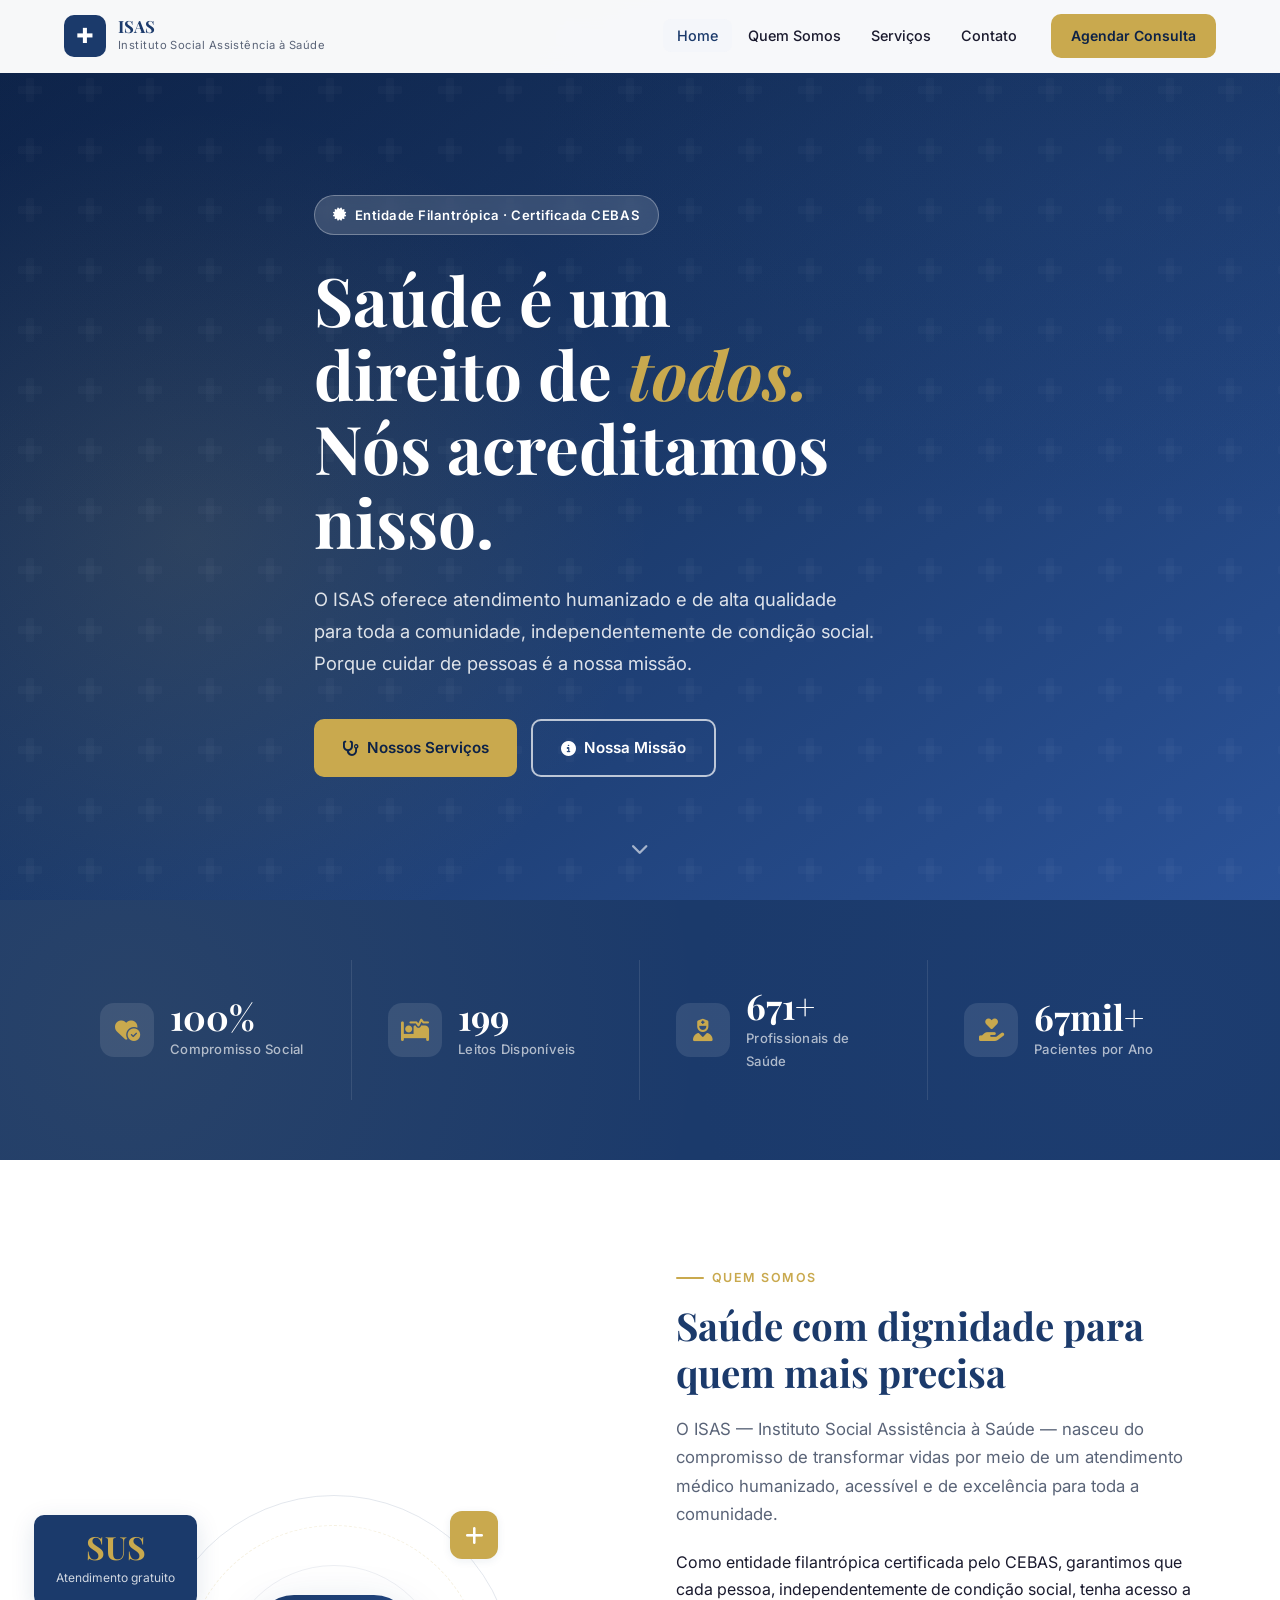
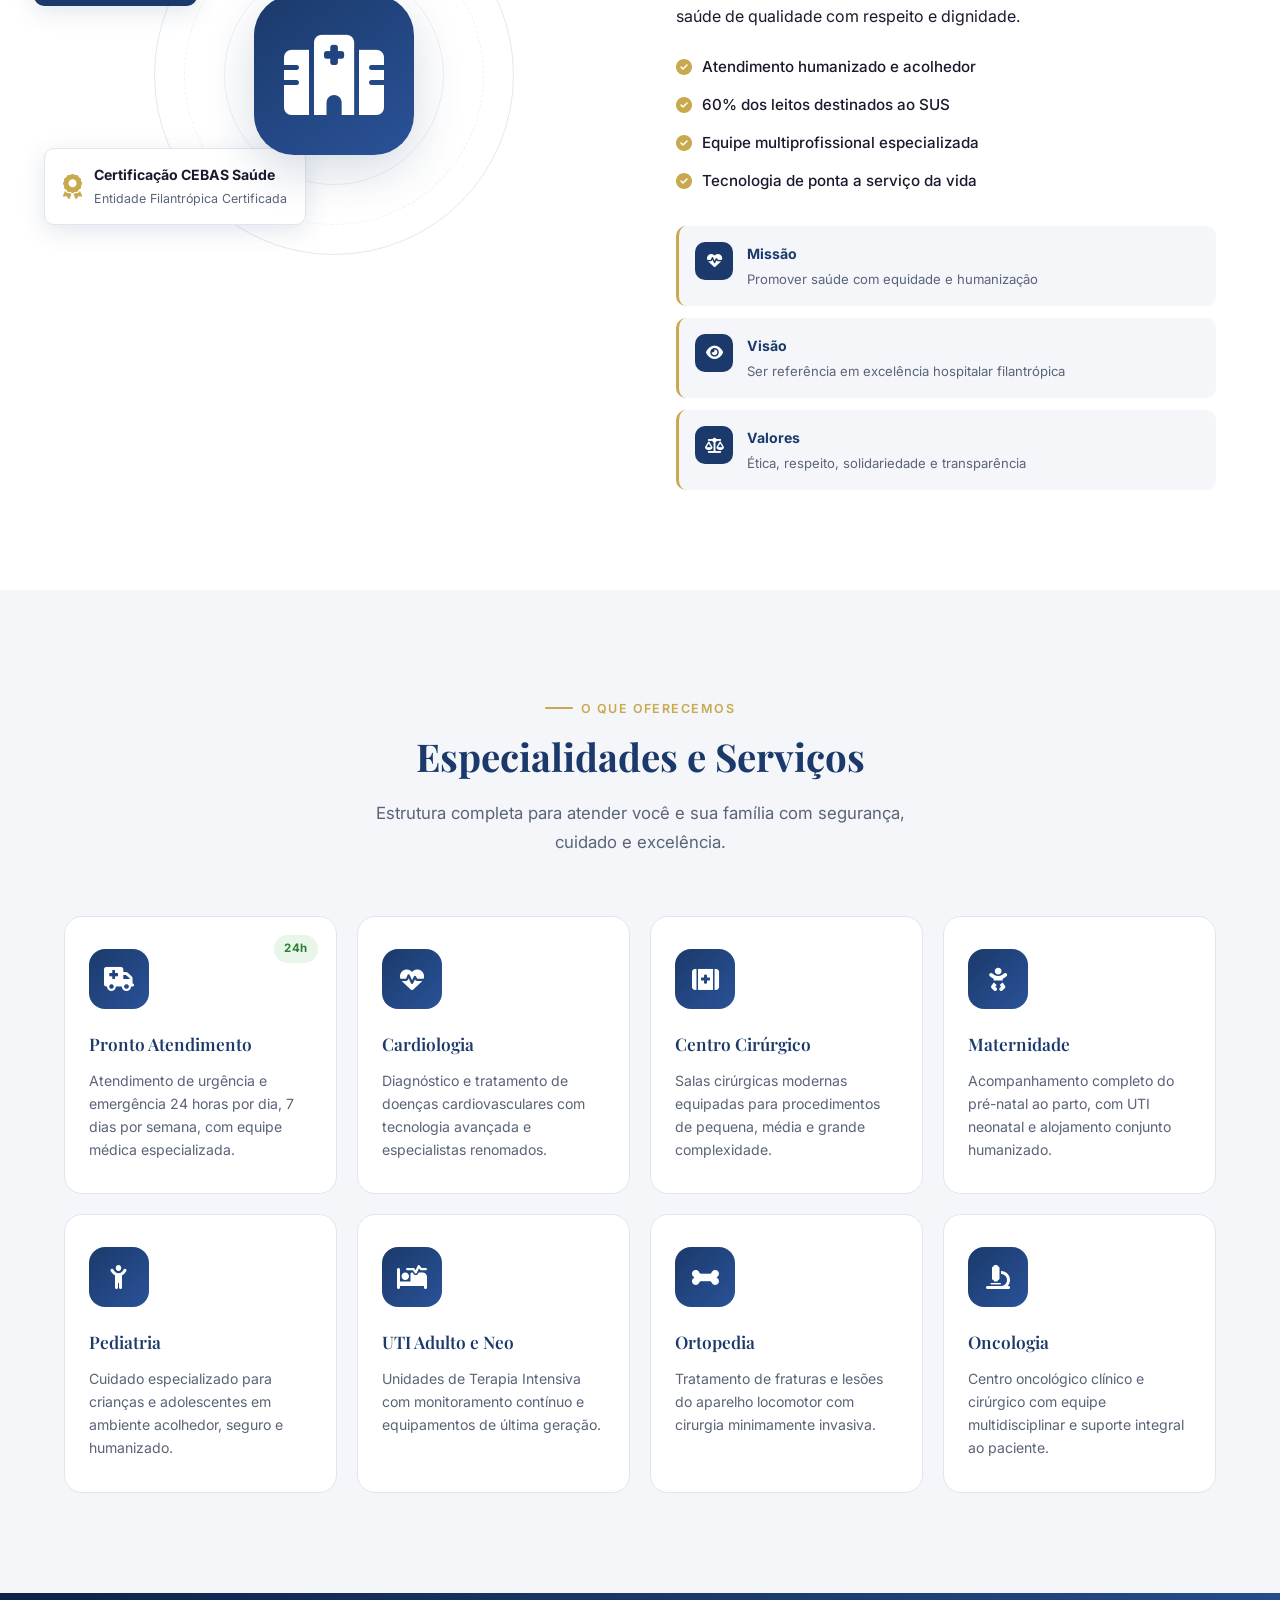
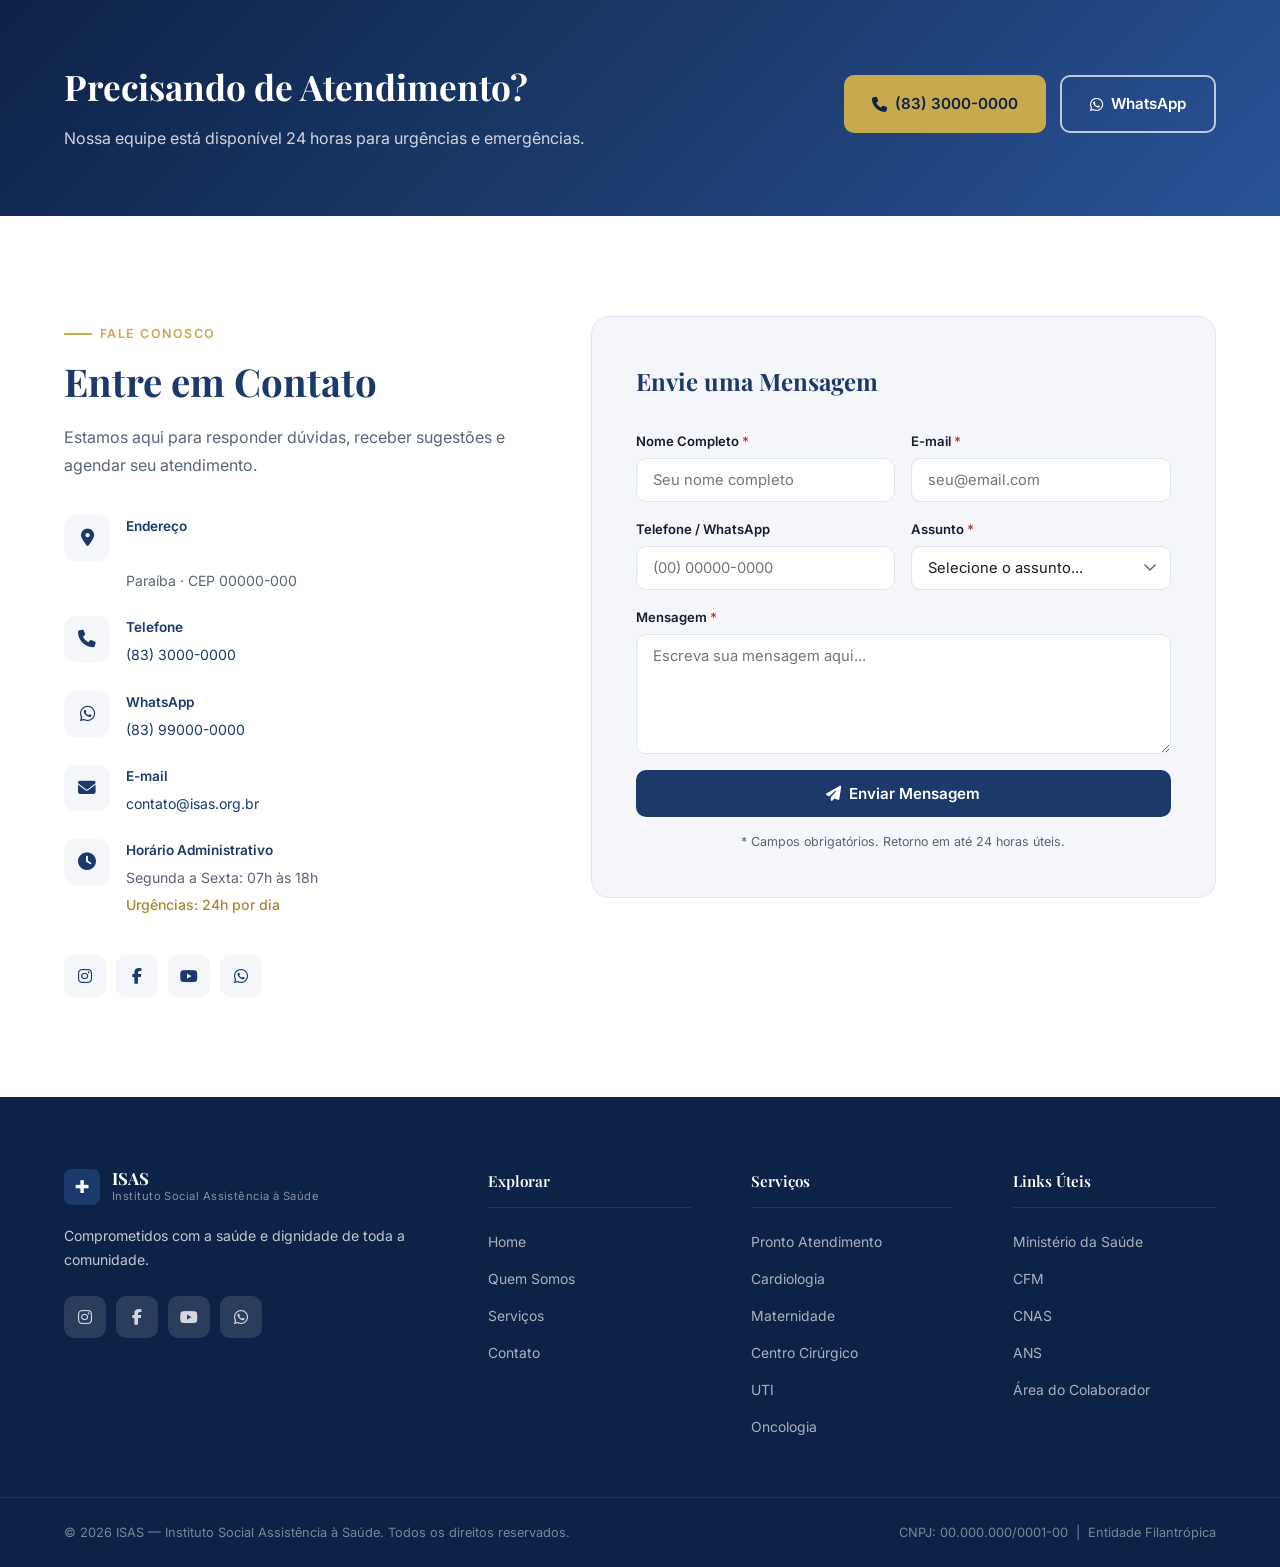
==== commit de027389: "Publicidade ISAS: remove datas, linguagem de impacto, ano dinâmico" ====
--- a/index.html
+++ b/index.html
@@ -3,8 +3,78 @@
 <head>
   <meta charset="UTF-8">
   <meta name="viewport" content="width=device-width, initial-scale=1.0">
-  <meta name="description" content="ISAS — Instituto Social Assistência à Saúde. Cuidando de vidas com compaixão e excelência.">
+
+  <!-- SEO primário -->
   <title>ISAS — Instituto Social Assistência à Saúde</title>
+  <meta name="description" content="ISAS — Instituto Social Assistência à Saúde. Atendimento humanizado e de qualidade para toda a comunidade, independentemente de condição social.">
+  <meta name="keywords" content="ISAS, Instituto Social Assistência à Saúde, hospital filantrópico, saúde, SUS, Paraíba">
+  <meta name="author" content="ISAS — Instituto Social Assistência à Saúde">
+  <meta name="robots" content="index, follow">
+  <link rel="canonical" href="https://pauluscorporation.github.io/isas-site/">
+
+  <!-- Open Graph — preview ao compartilhar no WhatsApp, Facebook, etc. -->
+  <meta property="og:type"        content="website">
+  <meta property="og:url"         content="https://pauluscorporation.github.io/isas-site/">
+  <meta property="og:title"       content="ISAS — Instituto Social Assistência à Saúde">
+  <meta property="og:description" content="Atendimento humanizado e de qualidade para toda a comunidade, independentemente de condição social.">
+  <meta property="og:locale"      content="pt_BR">
+  <meta property="og:site_name"   content="ISAS">
+
+  <!-- Twitter / X Card -->
+  <meta name="twitter:card"        content="summary">
+  <meta name="twitter:title"       content="ISAS — Instituto Social Assistência à Saúde">
+  <meta name="twitter:description" content="Atendimento humanizado e de qualidade para toda a comunidade.">
+
+  <!-- Favicon -->
+  <link rel="icon" type="image/svg+xml" href="favicon.svg">
+  <link rel="apple-touch-icon"          href="favicon.svg">
+
+  <!-- PWA — instalar como app no celular -->
+  <link rel="manifest" href="manifest.json">
+  <meta name="theme-color" content="#1B3A6B">
+  <meta name="mobile-web-app-capable" content="yes">
+  <meta name="apple-mobile-web-app-capable" content="yes">
+  <meta name="apple-mobile-web-app-title" content="ISAS">
+
+  <!-- Schema.org — Google identifica como hospital/organização de saúde -->
+  <script type="application/ld+json">
+  {
+    "@context": "https://schema.org",
+    "@type": "MedicalOrganization",
+    "name": "ISAS — Instituto Social Assistência à Saúde",
+    "alternateName": "ISAS",
+    "description": "Instituto Social Assistência à Saúde — entidade filantrópica comprometida com o atendimento humanizado e de qualidade para toda a comunidade.",
+    "url": "https://pauluscorporation.github.io/isas-site/",
+    "logo": "https://pauluscorporation.github.io/isas-site/favicon.svg",
+    "telephone": "+55-83-3000-0000",
+    "email": "contato@isas.org.br",
+    "address": {
+      "@type": "PostalAddress",
+      "addressRegion": "PB",
+      "addressCountry": "BR"
+    },
+    "openingHoursSpecification": [
+      {
+        "@type": "OpeningHoursSpecification",
+        "dayOfWeek": ["Monday","Tuesday","Wednesday","Thursday","Friday"],
+        "opens": "07:00",
+        "closes": "18:00"
+      }
+    ],
+    "medicalSpecialty": [
+      "Cardiology",
+      "Pediatrics",
+      "Orthopedic",
+      "Oncology"
+    ],
+    "availableService": {
+      "@type": "MedicalTherapy",
+      "name": "Pronto Atendimento 24h"
+    }
+  }
+  </script>
+
+  <!-- Fontes -->
   <link rel="preconnect" href="https://fonts.googleapis.com">
   <link rel="preconnect" href="https://fonts.gstatic.com" crossorigin>
   <link href="https://fonts.googleapis.com/css2?family=Playfair+Display:ital,wght@0,400;0,600;0,700;1,400&family=Inter:wght@300;400;500;600&display=swap" rel="stylesheet">
@@ -52,21 +122,21 @@
     <div class="container hero__content">
       <span class="badge badge--light">
         <i class="fa-solid fa-certificate" aria-hidden="true"></i>
-        Certificado CEBAS · Entidade Filantrópica
+        Entidade Filantrópica · Certificada CEBAS
       </span>
       <h1 class="hero__title">
-        Cuidando de Vidas<br>com <em>Compaixão</em><br>e <em>Excelência</em>
+        Saúde é um<br>direito de <em>todos.</em><br>Nós acreditamos nisso.
       </h1>
       <p class="hero__sub">
-        Oferecemos atendimento humanizado e de alta qualidade para toda a comunidade,
-        independentemente de condição social. Saúde é um direito de todos.
+        O ISAS oferece atendimento humanizado e de alta qualidade para toda a comunidade,
+        independentemente de condição social. Porque cuidar de pessoas é a nossa missão.
       </p>
       <div class="hero__cta">
         <a href="#servicos" class="btn btn--gold">
           <i class="fa-solid fa-stethoscope" aria-hidden="true"></i> Nossos Serviços
         </a>
         <a href="#sobre" class="btn btn--outline-white">
-          <i class="fa-solid fa-circle-info" aria-hidden="true"></i> Nossa História
+          <i class="fa-solid fa-circle-info" aria-hidden="true"></i> Nossa Missão
         </a>
       </div>
     </div>
@@ -79,10 +149,10 @@
   <section class="stats" id="stats">
     <div class="container stats__grid">
       <div class="stat" data-aos>
-        <div class="stat__icon"><i class="fa-solid fa-calendar-heart"></i></div>
+        <div class="stat__icon"><i class="fa-solid fa-heart-circle-check"></i></div>
         <div class="stat__body">
-          <p class="stat__num"><span class="counter" data-target="50">0</span>+</p>
-          <p class="stat__label">Anos de História</p>
+          <p class="stat__num">100%</p>
+          <p class="stat__label">Compromisso Social</p>
         </div>
       </div>
       <div class="stat" data-aos>
@@ -125,27 +195,27 @@
           <i class="fa-solid fa-award"></i>
           <div>
             <strong>Certificação CEBAS Saúde</strong>
-            <span>Renovada em 2024</span>
+            <span>Entidade Filantrópica Certificada</span>
           </div>
         </div>
         <div class="sobre__anos">
-          <strong>+50</strong>
-          <span>Anos de dedicação</span>
+          <strong>SUS</strong>
+          <span>Atendimento gratuito</span>
         </div>
       </div>
 
       <div class="sobre__content">
         <span class="section-tag">Quem Somos</span>
-        <h2 class="section-title">Instituto Social Assistência à Saúde</h2>
+        <h2 class="section-title">Saúde com dignidade para quem mais precisa</h2>
         <p class="sobre__lead">
-          O ISAS — Instituto Social Assistência à Saúde — é uma instituição comprometida com
-          a missão de oferecer saúde digna e humanizada a toda a população, independentemente
-          de condição social.
+          O ISAS — Instituto Social Assistência à Saúde — nasceu do compromisso de transformar
+          vidas por meio de um atendimento médico humanizado, acessível e de excelência para
+          toda a comunidade.
         </p>
         <p>
-          <!-- A ser preenchido com informações institucionais reais -->
-          Como entidade filantrópica, trabalhamos para garantir acesso universal à saúde de qualidade
-          para quem mais precisa.
+          Como entidade filantrópica certificada pelo CEBAS, garantimos que cada pessoa,
+          independentemente de condição social, tenha acesso a saúde de qualidade com
+          respeito e dignidade.
         </p>
 
         <ul class="check-list">
@@ -440,7 +510,7 @@
 
     <div class="footer__bottom">
       <div class="container footer__bottom-inner">
-        <p>&copy; 2026 ISAS — Instituto Social Assistência à Saúde. Todos os direitos reservados.</p>
+        <p>&copy; <span id="anoAtual"></span> ISAS — Instituto Social Assistência à Saúde. Todos os direitos reservados.</p>
         <p>CNPJ: 00.000.000/0001-00 &nbsp;|&nbsp; Entidade Filantrópica</p>
       </div>
     </div>
--- a/css/style.css
+++ b/css/style.css
@@ -1,5 +1,6 @@
 /* ═══════════════════════════════════════════════
-   HOSPITAL FILANTRÓPICO SANTA CRUZ — STYLESHEET
+   ISAS — Instituto Social Assistência à Saúde
+   Stylesheet principal
    ═══════════════════════════════════════════════ */
 
 /* ─── VARIÁVEIS ─── */
